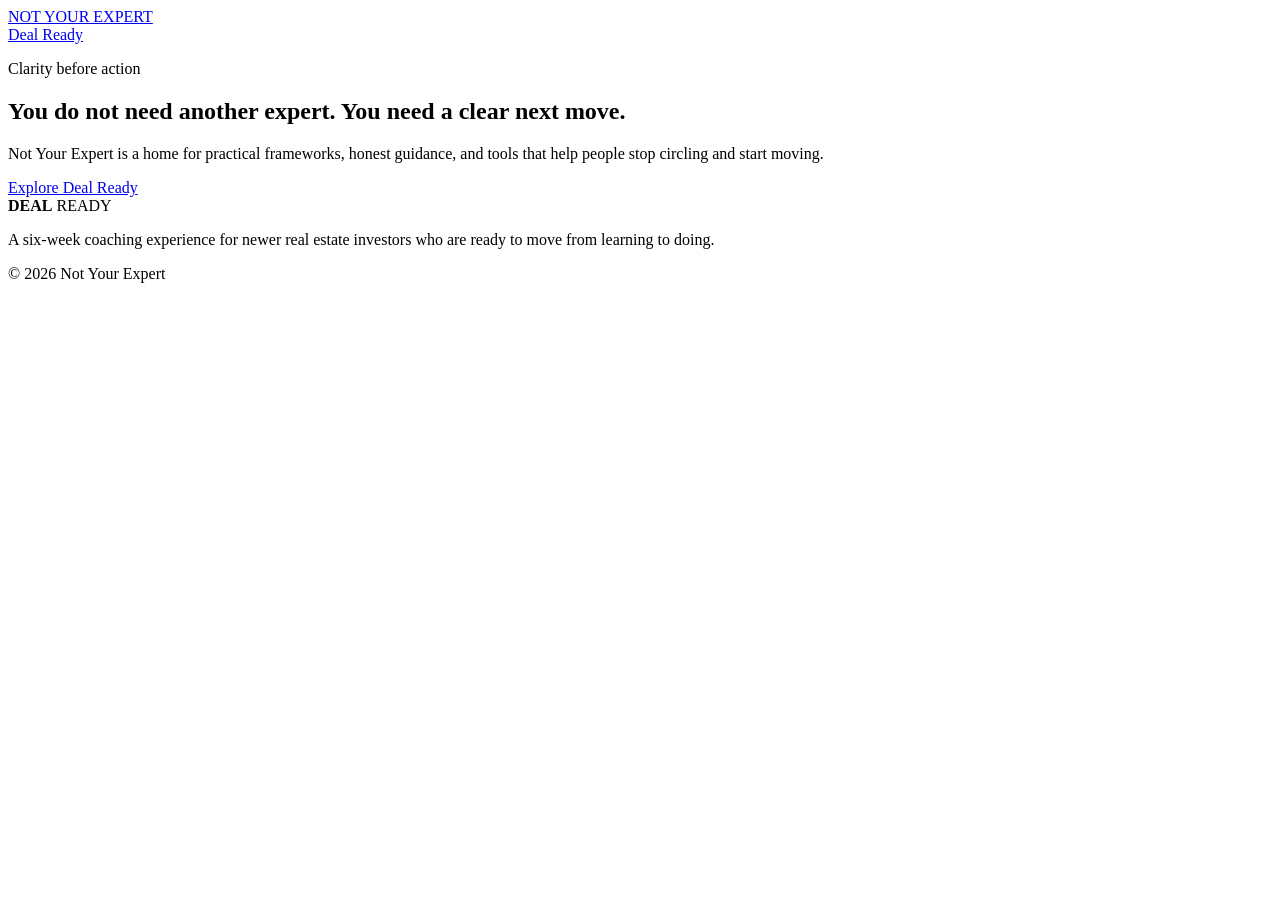
==== index.html @ f401687d "Add Not Your Expert homepage" ====
<!doctype html>
<html lang="en">
<head>
  <meta charset="utf-8">
  <meta name="viewport" content="width=device-width, initial-scale=1">
  <title>Not Your Expert</title>
  <meta name="description" content="Practical guidance, clear thinking, and real-world execution for people building the next version of their lives and businesses.">
  <link rel="stylesheet" href="assets/styles.css">
</head>
<body>
  <header class="site-header">
    <a class="brand" href="./">NOT YOUR EXPERT</a>
    <nav><a href="dealready/">Deal Ready</a></nav>
  </header>

  <main>
    <section class="hero hero-home">
      <div class="hero-copy">
        <p class="eyebrow">Clarity before action</p>
        <h1>You do not need another expert. You need a clear next move.</h1>
        <p class="lead">Not Your Expert is a home for practical frameworks, honest guidance, and tools that help people stop circling and start moving.</p>
        <div class="actions">
          <a class="button" href="dealready/">Explore Deal Ready</a>
        </div>
      </div>
      <div class="hero-card">
        <span class="wordmark"><strong>DEAL</strong> READY</span>
        <p>A six-week coaching experience for newer real estate investors who are ready to move from learning to doing.</p>
      </div>
    </section>
  </main>

  <footer>© 2026 Not Your Expert</footer>
</body>
</html>
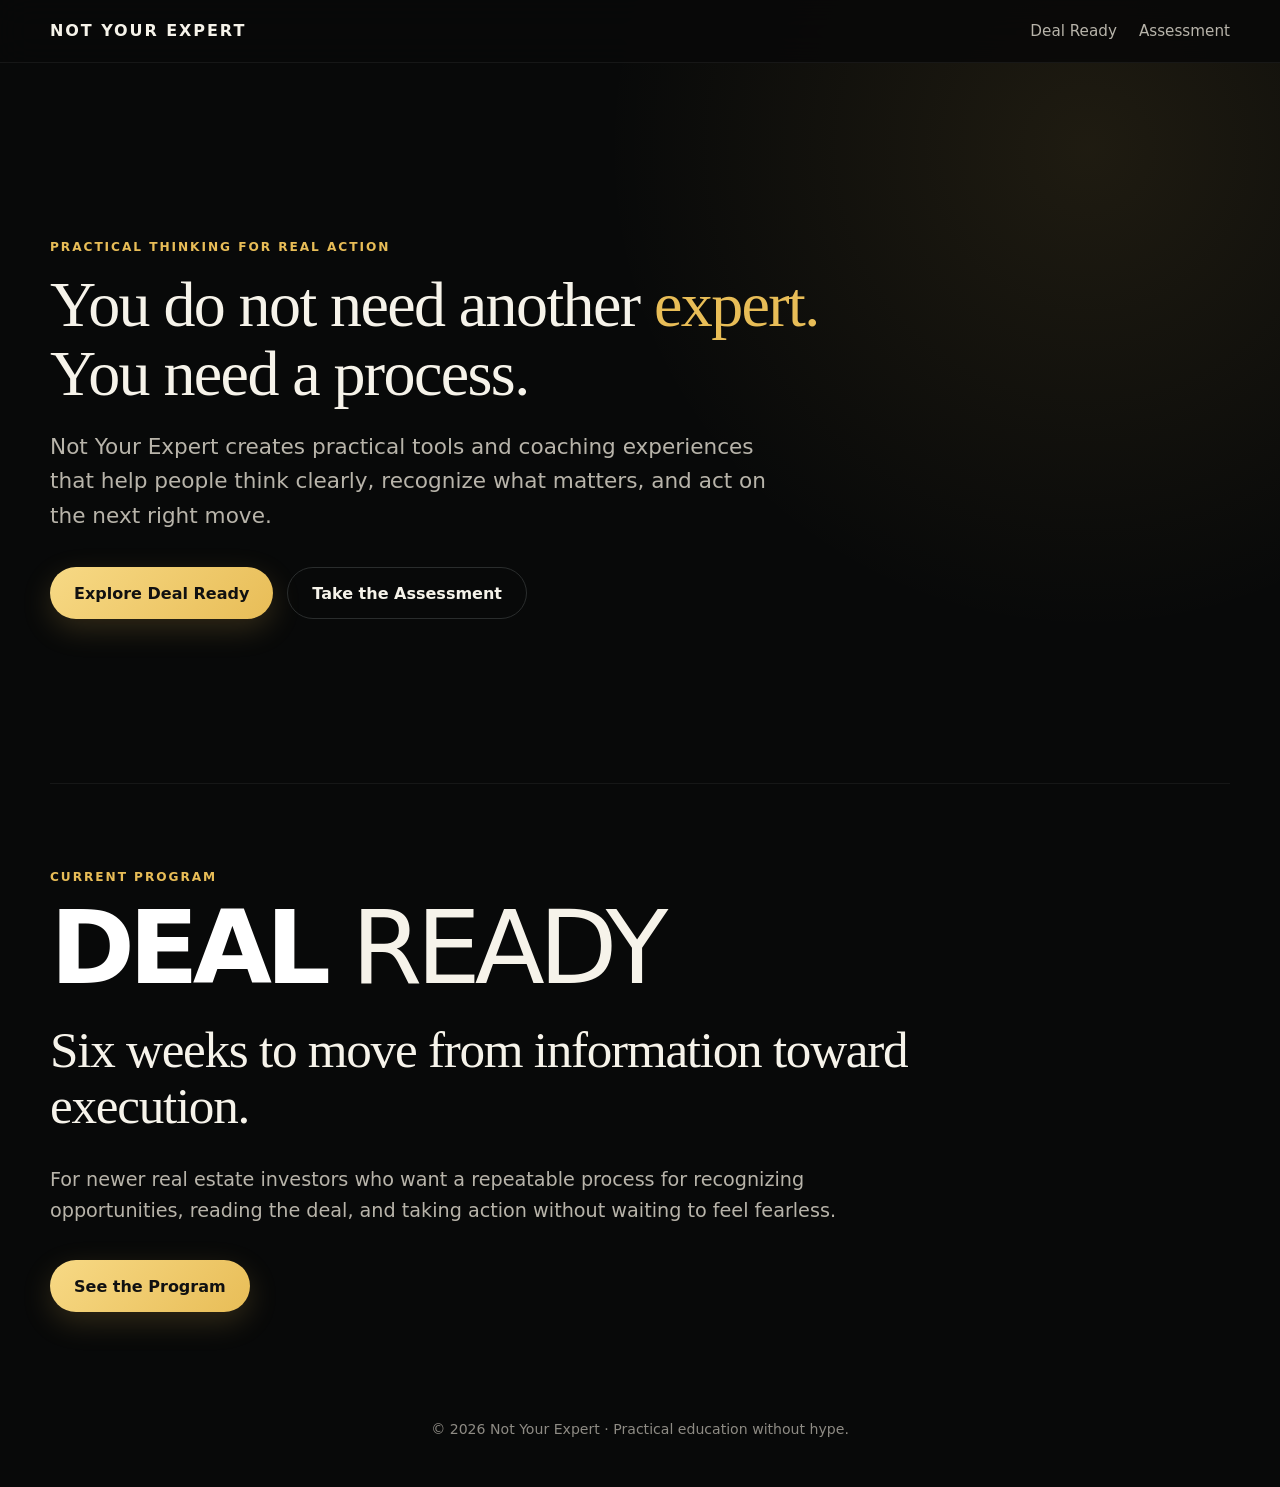
==== commit 920425ea: "Refine Not Your Expert homepage" ====
--- a/index.html
+++ b/index.html
@@ -1,35 +1 @@
-<!doctype html>
-<html lang="en">
-<head>
-  <meta charset="utf-8">
-  <meta name="viewport" content="width=device-width, initial-scale=1">
-  <title>Not Your Expert</title>
-  <meta name="description" content="Practical guidance, clear thinking, and real-world execution for people building the next version of their lives and businesses.">
-  <link rel="stylesheet" href="assets/styles.css">
-</head>
-<body>
-  <header class="site-header">
-    <a class="brand" href="./">NOT YOUR EXPERT</a>
-    <nav><a href="dealready/">Deal Ready</a></nav>
-  </header>
-
-  <main>
-    <section class="hero hero-home">
-      <div class="hero-copy">
-        <p class="eyebrow">Clarity before action</p>
-        <h1>You do not need another expert. You need a clear next move.</h1>
-        <p class="lead">Not Your Expert is a home for practical frameworks, honest guidance, and tools that help people stop circling and start moving.</p>
-        <div class="actions">
-          <a class="button" href="dealready/">Explore Deal Ready</a>
-        </div>
-      </div>
-      <div class="hero-card">
-        <span class="wordmark"><strong>DEAL</strong> READY</span>
-        <p>A six-week coaching experience for newer real estate investors who are ready to move from learning to doing.</p>
-      </div>
-    </section>
-  </main>
-
-  <footer>© 2026 Not Your Expert</footer>
-</body>
-</html>
+<!doctype html><html lang="en"><head><meta charset="utf-8"><meta name="viewport" content="width=device-width,initial-scale=1"><title>Not Your Expert</title><meta name="description" content="Practical tools, coaching, and systems for people ready to move from information to execution."><link rel="stylesheet" href="assets/styles.css"></head><body><header class="site-header"><a class="brand" href="./">NOT YOUR EXPERT</a><nav><a href="dealready/">Deal Ready</a><a href="dealready/assessment/">Assessment</a></nav></header><main><section class="hero home-hero"><div class="home-copy"><p class="eyebrow">Practical thinking for real action</p><h1 class="home-title">You do not need another <span class="gold">expert.</span><br>You need a process.</h1><p class="lead">Not Your Expert creates practical tools and coaching experiences that help people think clearly, recognize what matters, and act on the next right move.</p><div class="actions"><a class="button" href="dealready/">Explore Deal Ready</a><a class="button secondary" href="dealready/assessment/">Take the Assessment</a></div></div></section><section class="section"><p class="eyebrow">Current program</p><div class="wordmark"><strong>DEAL</strong> READY</div><h2>Six weeks to move from information toward execution.</h2><p class="section-intro">For newer real estate investors who want a repeatable process for recognizing opportunities, reading the deal, and taking action without waiting to feel fearless.</p><div class="actions"><a class="button" href="dealready/">See the Program</a></div></section></main><footer>© 2026 Not Your Expert · Practical education without hype.</footer></body></html>
--- a/assets/styles.css
+++ b/assets/styles.css
@@ -0,0 +1 @@
+:root{--bg:#080909;--panel:#111313;--panel2:#171919;--text:#f6f3ea;--muted:#b8b4aa;--gold:#e8bd57;--gold2:#f7d985;--line:#2a2d2d;--max:1180px}*{box-sizing:border-box}html{scroll-behavior:smooth}body{margin:0;background:radial-gradient(circle at 85% 10%,rgba(232,189,87,.10),transparent 28%),var(--bg);color:var(--text);font-family:Inter,ui-sans-serif,system-ui,-apple-system,BlinkMacSystemFont,"Segoe UI",sans-serif;line-height:1.6}a{color:inherit;text-decoration:none}img{max-width:100%;display:block}.site-header{position:sticky;top:0;z-index:20;display:flex;justify-content:space-between;align-items:center;padding:18px max(24px,calc((100vw - var(--max))/2));background:rgba(8,9,9,.88);backdrop-filter:blur(16px);border-bottom:1px solid rgba(255,255,255,.06)}.brand{font-weight:800;letter-spacing:.12em}.site-header nav{display:flex;gap:22px;font-size:.95rem;color:var(--muted)}.hero,.section,.cta-band{width:min(var(--max),calc(100% - 40px));margin:auto}.hero{min-height:78vh;display:grid;grid-template-columns:1.25fr .75fr;gap:54px;align-items:center;padding:84px 0}.hero-copy{max-width:760px}.eyebrow{text-transform:uppercase;letter-spacing:.16em;font-size:.76rem;font-weight:800;color:var(--gold)}.wordmark{font-size:clamp(3.5rem,8vw,7rem);line-height:.9;font-weight:300;letter-spacing:-.06em;margin:15px 0 28px}.wordmark strong{font-weight:900;color:#fff}.hero h1,.section h2,.price-card h2{font-family:Georgia,"Times New Roman",serif;font-weight:500;line-height:1.08;letter-spacing:-.025em}.hero h1{font-size:clamp(2.4rem,5vw,4.6rem);margin:0 0 22px}.lead{font-size:clamp(1.05rem,2vw,1.35rem);color:var(--muted);max-width:720px}.actions{display:flex;flex-wrap:wrap;gap:14px;margin-top:34px}.button{display:inline-flex;justify-content:center;align-items:center;min-height:52px;padding:0 24px;border-radius:999px;background:linear-gradient(135deg,var(--gold2),var(--gold));color:#111;font-weight:850;box-shadow:0 10px 30px rgba(232,189,87,.18);transition:.2s ease;border:0;cursor:pointer}.button:hover{transform:translateY(-2px)}.button.secondary{background:transparent;color:var(--text);border:1px solid var(--line);box-shadow:none}.hero-card,.card,.price-card,.result-card{background:linear-gradient(180deg,rgba(255,255,255,.045),rgba(255,255,255,.018));border:1px solid var(--line);border-radius:24px;padding:30px}.hero-card{transform:rotate(1deg)}.section{padding:72px 0;border-top:1px solid rgba(255,255,255,.055)}.section h2{font-size:clamp(2.1rem,4vw,3.8rem);max-width:900px;margin:8px 0 32px}.section-intro{max-width:820px;font-size:1.2rem;color:var(--muted)}.grid-2,.grid-3{display:grid;gap:20px}.grid-2{grid-template-columns:repeat(2,minmax(0,1fr))}.grid-3{grid-template-columns:repeat(3,minmax(0,1fr))}.card h3{margin-top:0;font-size:1.22rem}.card p,.muted{color:var(--muted)}.checklist{list-style:none;padding:0;margin:0;display:grid;gap:14px}.checklist li:before{content:"✓";color:var(--gold);font-weight:900;margin-right:12px}.video-shell{aspect-ratio:16/9;border:1px solid var(--line);border-radius:24px;overflow:hidden;background:#000}.video-shell iframe{width:100%;height:100%;border:0}.price-card{text-align:center;padding:52px}.price{font-size:clamp(4rem,9vw,7rem);font-weight:900;letter-spacing:-.07em;color:var(--gold);line-height:1;margin:24px 0}.cta-band{margin-top:50px;margin-bottom:70px;padding:32px;border:1px solid rgba(232,189,87,.35);background:rgba(232,189,87,.08);border-radius:24px;display:flex;justify-content:space-between;align-items:center;gap:24px}footer{padding:34px 20px 46px;text-align:center;color:#8e8b84;font-size:.88rem}.assessment-wrap{width:min(820px,calc(100% - 40px));margin:0 auto;padding:60px 0 90px}.progress{height:8px;background:#202323;border-radius:999px;overflow:hidden;margin:24px 0 36px}.progress>div{height:100%;width:0;background:linear-gradient(90deg,var(--gold),var(--gold2));transition:width .25s}.question{display:none}.question.active{display:block}.question h2{font-family:Georgia,"Times New Roman",serif;font-size:clamp(2rem,4vw,3rem);line-height:1.15}.answers{display:grid;gap:12px;margin:28px 0}.answer{display:block;border:1px solid var(--line);border-radius:16px;padding:17px 18px;cursor:pointer;background:var(--panel);transition:.15s}.answer:hover,.answer:has(input:checked){border-color:var(--gold);background:rgba(232,189,87,.09)}.answer input{margin-right:10px}.assessment-controls{display:flex;justify-content:space-between;gap:14px}.hidden{display:none!important}.result-card{text-align:left}.result-label{font-size:clamp(3rem,8vw,6rem);font-weight:900;color:var(--gold);letter-spacing:-.06em;line-height:1}.home-hero{min-height:80vh;display:flex;align-items:center}.home-copy{max-width:900px}.home-title{font-family:Georgia,"Times New Roman",serif;font-size:clamp(3rem,8vw,7.6rem);line-height:.95;letter-spacing:-.05em;margin:14px 0 28px}.gold{color:var(--gold)}@media(max-width:850px){.hero{grid-template-columns:1fr;min-height:auto;padding:58px 0}.grid-2,.grid-3{grid-template-columns:1fr}.site-header nav{display:none}.cta-band{flex-direction:column;align-items:flex-start}.wordmark{font-size:clamp(3.1rem,18vw,5.5rem)}.section{padding:54px 0}.hero-card{transform:none}.price-card{padding:34px 20px}}
